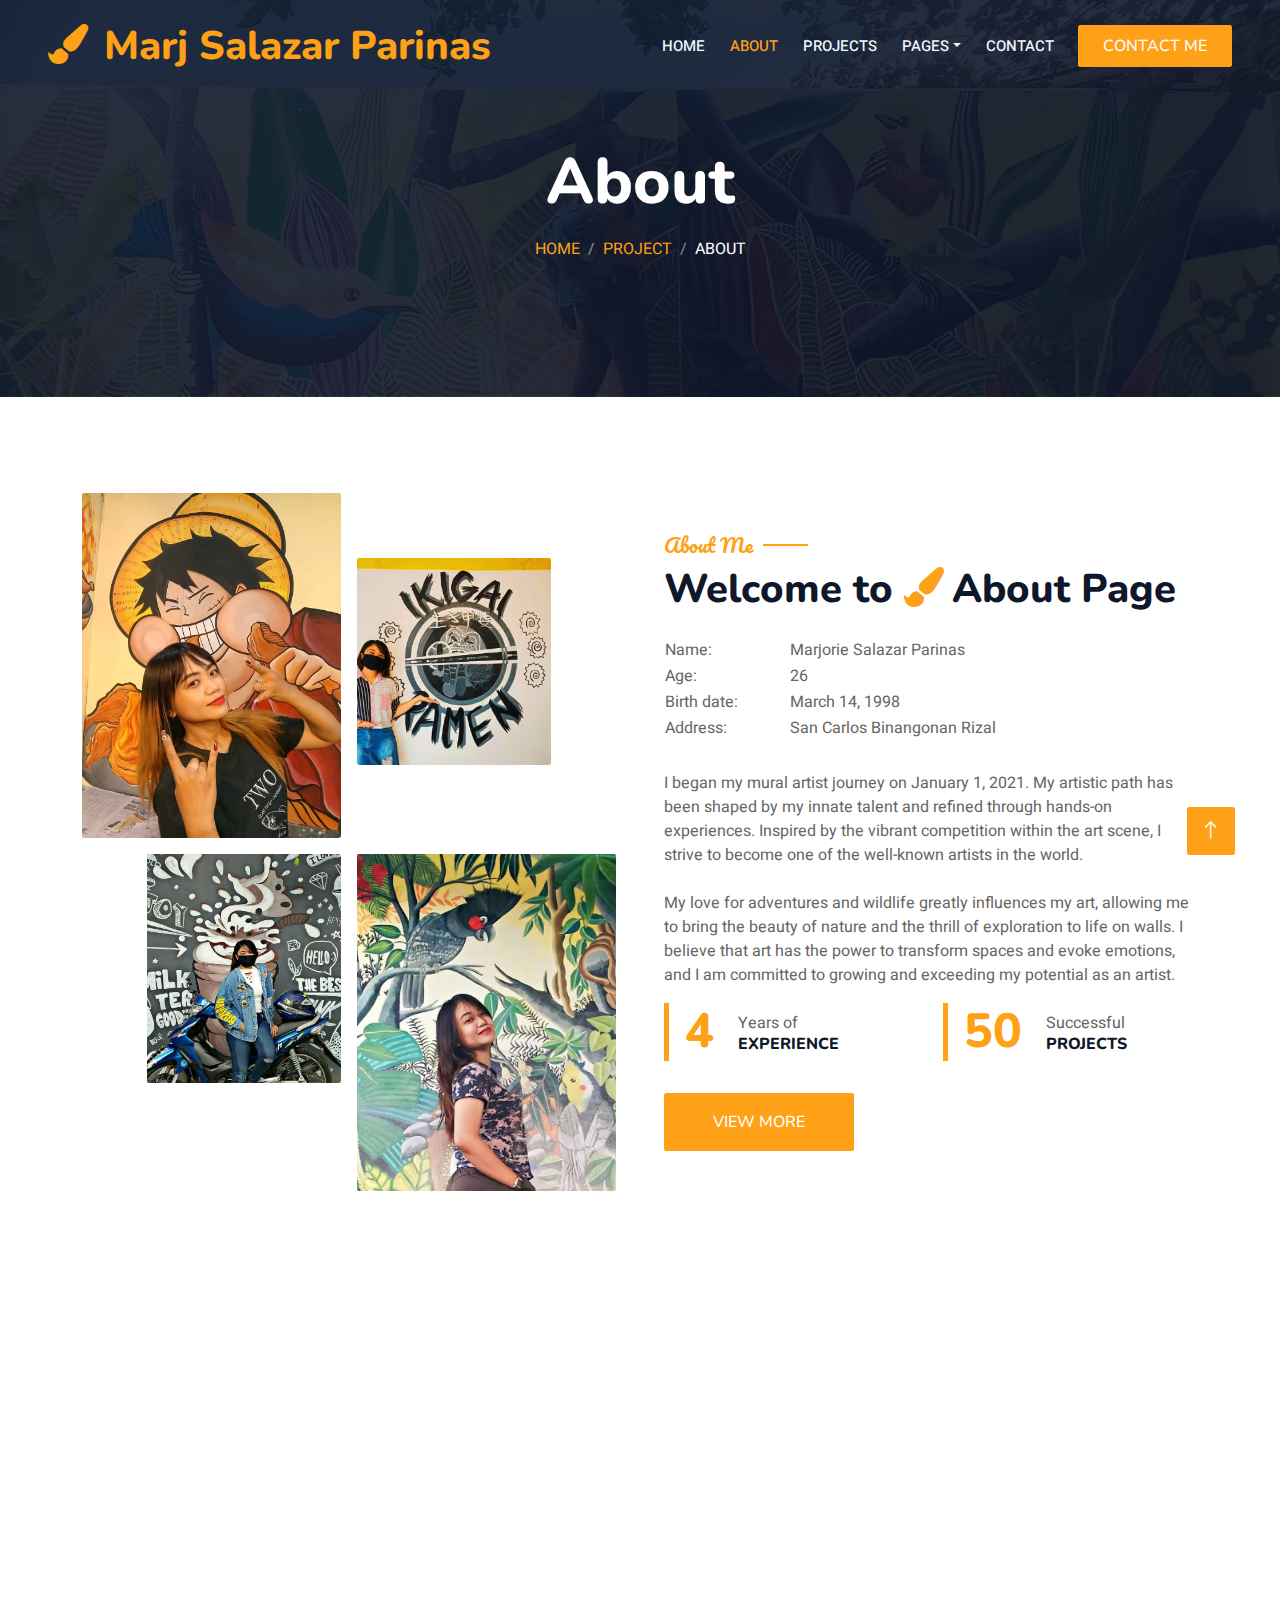
==== about.html @ 6bc08adf "Add files via upload" ====
<!DOCTYPE html>
<html lang="en">

<head>
    <meta charset="utf-8">
    <title>Marj Salazar Webpage</title>
    <meta content="width=device-width, initial-scale=1.0" name="viewport">
    <meta content="" name="keywords">
    <meta content="" name="description">

    <!-- Favicon -->
    <link href="img/favicon.ico" rel="icon">

    <!-- Google Web Fonts -->
    <link rel="preconnect" href="https://fonts.googleapis.com">
    <link rel="preconnect" href="https://fonts.gstatic.com" crossorigin>
    <link href="https://fonts.googleapis.com/css2?family=Heebo:wght@400;500;600&family=Nunito:wght@600;700;800&family=Pacifico&display=swap" rel="stylesheet">

    <!-- Icon Font Stylesheet -->
    <link href="https://cdnjs.cloudflare.com/ajax/libs/font-awesome/5.10.0/css/all.min.css" rel="stylesheet">
    <link href="https://cdn.jsdelivr.net/npm/bootstrap-icons@1.4.1/font/bootstrap-icons.css" rel="stylesheet">

    <!-- Libraries Stylesheet -->
    <link href="lib/animate/animate.min.css" rel="stylesheet">
    <link href="lib/owlcarousel/assets/owl.carousel.min.css" rel="stylesheet">
    <link href="lib/tempusdominus/css/tempusdominus-bootstrap-4.min.css" rel="stylesheet" />

    <!-- Customized Bootstrap Stylesheet -->
    <link href="css/bootstrap.min.css" rel="stylesheet">

    <!-- Template Stylesheet -->
    <link href="css/style.css" rel="stylesheet">
</head>

<body>
    <div class="container-xxl bg-white p-0">
        <!-- Spinner Start -->
        <div id="spinner" class="show bg-white position-fixed translate-middle w-100 vh-100 top-50 start-50 d-flex align-items-center justify-content-center">
            <div class="spinner-border text-primary" style="width: 3rem; height: 3rem;" role="status">
                <span class="sr-only">Loading...</span>
            </div>
        </div>
        <!-- Spinner End -->


        <!-- Navbar & Hero Start -->
        <div class="container-xxl position-relative p-0">
            <nav class="navbar navbar-expand-lg navbar-dark bg-dark px-4 px-lg-5 py-3 py-lg-0">
                <a href="" class="navbar-brand p-0">
                    <h1 class="text-primary m-0"><i class="fa fa-paint-brush me-3"></i>Marj Salazar Parinas</h1>
                    <!-- <img src="img/logo.png" alt="Logo"> -->
                </a>
                <button class="navbar-toggler" type="button" data-bs-toggle="collapse" data-bs-target="#navbarCollapse">
                    <span class="fa fa-bars"></span>
                </button>
                <div class="collapse navbar-collapse" id="navbarCollapse">
                    <div class="navbar-nav ms-auto py-0 pe-4">
                        <a href="index.html" class="nav-item nav-link">Home</a>
                        <a href="about.html" class="nav-item nav-link active">About</a>
                        <a href="project.html" class="nav-item nav-link">Projects</a>
                        <div class="nav-item dropdown">
                            <a href="#" class="nav-link dropdown-toggle" data-bs-toggle="dropdown">Pages</a>
                            <div class="dropdown-menu m-0">
                                <a href="message.html" class="dropdown-item">Message Me</a>
                                <a href="mission-vision.html" class="dropdown-item">Mission & Vision</a>
                            </div>
                        </div>
                        <a href="contact.html" class="nav-item nav-link">Contact</a>
                    </div>
                    <a href="message.html" class="btn btn-primary py-2 px-4">Contact Me</a>
                </div>
            </nav>

            <div class="container-xxl py-5 bg-dark hero-header mb-5">
                <div class="container text-center my-5 pt-5 pb-4">
                    <h1 class="display-3 text-white mb-3 animated slideInDown">About</h1>
                    <nav aria-label="breadcrumb">
                        <ol class="breadcrumb justify-content-center text-uppercase">
                            <li class="breadcrumb-item"><a href="index.html">Home</a></li>
                            <li class="breadcrumb-item"><a href="project.html">Project</a></li>
                            <li class="breadcrumb-item text-white active" aria-current="page">About</li>
                        </ol>
                    </nav>
                </div>
            </div>
        </div>
        <!-- Navbar & Hero End -->


        <!-- About Start -->
        <div class="container-xxl py-5">
            <div class="container">
                <div class="row g-5 align-items-center">
                    <div class="col-lg-6">
                        <div class="row g-3">
                            <div class="col-6 text-start">
                                <img class="img-fluid rounded w-100 wow zoomIn" data-wow-delay="0.1s" src="img/project-1.jpg">
                            </div>
                            <div class="col-6 text-start">
                                <img class="img-fluid rounded w-75 wow zoomIn" data-wow-delay="0.3s" src="img/project-2.jpg" style="margin-top: 25%;">
                            </div>
                            <div class="col-6 text-end">
                                <img class="img-fluid rounded w-75 wow zoomIn" data-wow-delay="0.5s" src="img/project-3.jpg">
                            </div>
                            <div class="col-6 text-end">
                                <img class="img-fluid rounded w-100 wow zoomIn" data-wow-delay="0.7s" src="img/project-4.jpg">
                            </div>
                        </div>
                    </div>
                    <div class="col-lg-6">
                        <h5 class="section-title ff-secondary text-start text-primary fw-normal">About Me</h5>
                        <h1 class="mb-4">Welcome to <i class="fa fa-paint-brush text-primary me-2"></i>About Page</h1>
                        <table style="margin-bottom: 30px;">
                            <tr>
                                <td>Name: </td>
                                <td><span style="margin-left: 50px;">Marjorie Salazar Parinas</span></td>
                            </tr>
                            <tr>
                                <td>Age: </td>
                                <td><span style="margin-left: 50px;">26</span></td>
                            </tr>
                            <tr>
                                <td>Birth date: </td>
                                <td><span style="margin-left: 50px;">March 14, 1998</span></td>
                            </tr>
                            <tr>
                                <td>Address: </td>
                                <td><span style="margin-left: 50px;">San Carlos Binangonan Rizal</span></td>
                            </tr>
                           </table>
                           <div>
                            <p>
                                I began my mural artist journey on January 1, 2021. My artistic path has been shaped by my innate talent and refined through hands-on experiences. Inspired by the vibrant competition within the art scene, I strive to become one of the well-known artists in the world.
                                <br><br>
                                My love for adventures and wildlife greatly influences my art, allowing me to bring the beauty of nature and the thrill of exploration to life on walls. I believe that art has the power to transform spaces and evoke emotions, and I am committed to growing and exceeding my potential as an artist.
                            </p>
                       </div>
                        <div class="row g-4 mb-4">
                            <div class="col-sm-6">
                                <div class="d-flex align-items-center border-start border-5 border-primary px-3">
                                    <h1 class="flex-shrink-0 display-5 text-primary mb-0" data-toggle="counter-up">4</h1>
                                    <div class="ps-4">
                                        <p class="mb-0">Years of</p>
                                        <h6 class="text-uppercase mb-0">Experience</h6>
                                    </div>
                                </div>
                            </div>
                            <div class="col-sm-6">
                                <div class="d-flex align-items-center border-start border-5 border-primary px-3">
                                    <h1 class="flex-shrink-0 display-5 text-primary mb-0" data-toggle="counter-up">50</h1>
                                    <div class="ps-4">
                                        <p class="mb-0">Successful</p>
                                        <h6 class="text-uppercase mb-0">Projects</h6>
                                    </div>
                                </div>
                            </div>
                        </div>
                        <a class="btn btn-primary py-3 px-5 mt-2" href="">View More</a>
                    </div>
                </div>
            </div>
        </div>
        <!-- About End -->
        

        <!-- Footer Start -->
        <div class="container-fluid bg-dark text-light footer pt-5 mt-5 wow fadeIn" data-wow-delay="0.1s">
            <div class="container py-5">
                <div class="row g-5">
                    <div class="col-lg-3 col-md-6">
                        <h4 class="section-title ff-secondary text-start text-primary fw-normal mb-4">Details</h4>
                        <a class="btn btn-link" href="about.html">About Me</a>
                        <a class="btn btn-link" href="contact.html">Contact Me</a>
                        <a class="btn btn-link" href="message.html">Message Me</a>
                    </div>
                    <div class="col-lg-3 col-md-6">
                        <h4 class="section-title ff-secondary text-start text-primary fw-normal mb-4">Contact</h4>
                        <p class="mb-2"><i class="fa fa-map-marker-alt me-3"></i>San Carlos, Binangonan, Rizal</p>
                        <p class="mb-2"><i class="fa fa-phone-alt me-3"></i>+095 046 47393</p>
                        <p class="mb-2"><i class="fa fa-envelope me-3"></i>parinasmarjorie15@gmail.com</p>
                        <div class="d-flex pt-2">
                            <a class="btn btn-outline-light btn-social" href="https://x.com/Marj%20Pari%C3%B1as?fbclid=IwY2xjawF_C0NleHRuA2FlbQIxMAABHaMsOfM_RYkPu-ns5iU2Exo3_BFb1AUf8HN6lA23Ni90l5A4JqeJZMDnog_aem_XJAVFNu9nqWROeoyJGzfwQ"><i class="fab fa-twitter"></i></a>
                            <a class="btn btn-outline-light btn-social" href="https://www.facebook.com/heytheremarj"><i class="fab fa-facebook-f"></i></a>
                            <a class="btn btn-outline-light btn-social" href="https://l.facebook.com/l.php?u=https%3A%2F%2Fm.youtube.com%2Fchannel%2FUCSjIgknHROAuVUVuGxNLAOw%3Ffbclid%3DIwZXh0bgNhZW0CMTAAAR3tzoL3rHk55CtUYcnwpGAU2Rj3QMZgIhgfHXPQMJQkdJoSeMFLDOSh4D8_aem_0qUzFwuTqmWyS6SAMNLylA&h=AT2texLruT3OqHAalGyr5Pci5hlCOqSmRGP2MhlViT9DrRZIOT1sn25vGk5PNMtOto7myftTzWEe5eJZUry2z_q7oxBTw3JiZU8DciqjZBEZ_QnM6K5O3Ml4k_hLS57Hd_SW&__tn__=-UK-R&c[0]=[base64]"><i class="fab fa-youtube"></i></a>
                            <a class="btn btn-outline-light btn-social" href="https://l.facebook.com/l.php?u=https%3A%2F%2Fwww.instagram.com%2Fparinasmarjorie%2F%3Ffbclid%3DIwZXh0bgNhZW0CMTAAAR39tmM68mwRuhYqYAVD962DcjY8NMaxIajlFCvTd1kkVGnmzFXhnOLKl_w_aem_K0-9RBhsrix22MwSkStXIg&h=AT3D_0EhAsDhh0bAeEFVltiA80eWgTp4BQMGMlKzUXcpEvZz3RguAmsFkNZJqLvdPW-ErjZIJWS74LfJbi8W3-E0dsoJkN1TW8pk8TQE_OW1wKQHbGx8kYbEjckf6XduEBOw&__tn__=-UK-R&c[0]=[base64]"><i class="fab fa-linkedin-in"></i></a>
                        </div>
                    </div>
                </div>
            </div>
            <div class="container">
                <div class="copyright">
                    <div class="row">
                        <div class="col-md-6 text-center text-md-start mb-3 mb-md-0">
                            &copy; <a class="border-bottom" href="#">Marj Artventure</a>, All Right Reserved.  
                        </div>
                        <div class="col-md-6 text-center text-md-end">
                            <div class="footer-menu">
                                <a href="index.html">Home</a>
                                <a href="about.html">About</a>
                                <a href="project.html">Project</a>
                                <a href="message.html">Message Me</a>
                            </div>
                        </div>
                    </div>
                </div>
            </div>
        </div>
        <!-- Footer End -->


        <!-- Back to Top -->
        <a href="#" class="btn btn-lg btn-primary btn-lg-square back-to-top"><i class="bi bi-arrow-up"></i></a>
    </div>

    <!-- JavaScript Libraries -->
    <script src="https://code.jquery.com/jquery-3.4.1.min.js"></script>
    <script src="https://cdn.jsdelivr.net/npm/bootstrap@5.0.0/dist/js/bootstrap.bundle.min.js"></script>
    <script src="lib/wow/wow.min.js"></script>
    <script src="lib/easing/easing.min.js"></script>
    <script src="lib/waypoints/waypoints.min.js"></script>
    <script src="lib/counterup/counterup.min.js"></script>
    <script src="lib/owlcarousel/owl.carousel.min.js"></script>
    <script src="lib/tempusdominus/js/moment.min.js"></script>
    <script src="lib/tempusdominus/js/moment-timezone.min.js"></script>
    <script src="lib/tempusdominus/js/tempusdominus-bootstrap-4.min.js"></script>

    <!-- Template Javascript -->
    <script src="js/main.js"></script>
</body>

</html>
---- css/style.css ----
/********** Template CSS **********/
:root {
    --primary: #FEA116;
    --light: #F1F8FF;
    --dark: #0F172B;
}

.ff-secondary {
    font-family: 'Pacifico', cursive;
}

.fw-medium {
    font-weight: 600 !important;
}

.fw-semi-bold {
    font-weight: 700 !important;
}

.back-to-top {
    position: fixed;
    display: none;
    right: 45px;
    bottom: 45px;
    z-index: 99;
}


/*** Spinner ***/
#spinner {
    opacity: 0;
    visibility: hidden;
    transition: opacity .5s ease-out, visibility 0s linear .5s;
    z-index: 99999;
}

#spinner.show {
    transition: opacity .5s ease-out, visibility 0s linear 0s;
    visibility: visible;
    opacity: 1;
}


/*** Button ***/
.btn {
    font-family: 'Nunito', sans-serif;
    font-weight: 500;
    text-transform: uppercase;
    transition: .5s;
}

.btn.btn-primary,
.btn.btn-secondary {
    color: #FFFFFF;
}

.btn-square {
    width: 38px;
    height: 38px;
}

.btn-sm-square {
    width: 32px;
    height: 32px;
}

.btn-lg-square {
    width: 48px;
    height: 48px;
}

.btn-square,
.btn-sm-square,
.btn-lg-square {
    padding: 0;
    display: flex;
    align-items: center;
    justify-content: center;
    font-weight: normal;
    border-radius: 2px;
}


/*** Navbar ***/
.navbar-dark .navbar-nav .nav-link {
    position: relative;
    margin-left: 25px;
    padding: 35px 0;
    font-size: 15px;
    color: var(--light) !important;
    text-transform: uppercase;
    font-weight: 500;
    outline: none;
    transition: .5s;
}

.sticky-top.navbar-dark .navbar-nav .nav-link {
    padding: 20px 0;
}

.navbar-dark .navbar-nav .nav-link:hover,
.navbar-dark .navbar-nav .nav-link.active {
    color: var(--primary) !important;
}

.navbar-dark .navbar-brand img {
    max-height: 60px;
    transition: .5s;
}

.sticky-top.navbar-dark .navbar-brand img {
    max-height: 45px;
}

@media (max-width: 991.98px) {
    .sticky-top.navbar-dark {
        position: relative;
    }

    .navbar-dark .navbar-collapse {
        margin-top: 15px;
        border-top: 1px solid rgba(255, 255, 255, .1)
    }

    .navbar-dark .navbar-nav .nav-link,
    .sticky-top.navbar-dark .navbar-nav .nav-link {
        padding: 10px 0;
        margin-left: 0;
    }

    .navbar-dark .navbar-brand img {
        max-height: 45px;
    }
}

@media (min-width: 992px) {
    .navbar-dark {
        position: absolute;
        width: 100%;
        top: 0;
        left: 0;
        z-index: 999;
        background: transparent !important;
    }
    
    .sticky-top.navbar-dark {
        position: fixed;
        background: var(--dark) !important;
    }
}


/*** Hero Header ***/
.hero-header {
    background: linear-gradient(rgba(15, 23, 43, .9), rgba(15, 23, 43, .9)), url(../img/marj-background.jpg);
    background-position: center center;
    background-repeat: no-repeat;
    background-size: cover;
}

.hero-header img {
    animation: imgRotate 50s linear infinite;
}

@keyframes imgRotate { 
    100% { 
        transform: rotate(360deg); 
    } 
}

.breadcrumb-item + .breadcrumb-item::before {
    color: rgba(255, 255, 255, .5);
}


/*** Section Title ***/
.section-title {
    position: relative;
    display: inline-block;
}

.section-title::before {
    position: absolute;
    content: "";
    width: 45px;
    height: 2px;
    top: 50%;
    left: -55px;
    margin-top: -1px;
    background: var(--primary);
}

.section-title::after {
    position: absolute;
    content: "";
    width: 45px;
    height: 2px;
    top: 50%;
    right: -55px;
    margin-top: -1px;
    background: var(--primary);
}

.section-title.text-start::before,
.section-title.text-end::after {
    display: none;
}


/*** Service ***/
.service-item {
    box-shadow: 0 0 45px rgba(0, 0, 0, .08);
    transition: .5s;
}

.service-item:hover {
    background: var(--primary);
}

.service-item * {
    transition: .5s;
}

.service-item:hover * {
    color: var(--light) !important;
}


/*** Food Menu ***/
.nav-pills .nav-item .active {
    border-bottom: 2px solid var(--primary);
}
.card-img-top{
    height: 200px;
    width: 200px;
    transition: 0.22s;
}
.card-img-top:hover{
    height: 210px;
}


/*** Youtube Video ***/
.video {
    position: relative;
    height: 100%;
    min-height: 500px;
    background: linear-gradient(rgba(15, 23, 43, .1), rgba(15, 23, 43, .1)), url(../img/project-4.jpg);
    background-position: center center;
    background-repeat: no-repeat;
    background-size: cover;
}

.video .btn-play {
    position: absolute;
    z-index: 3;
    top: 50%;
    left: 50%;
    transform: translateX(-50%) translateY(-50%);
    box-sizing: content-box;
    display: block;
    width: 32px;
    height: 44px;
    border-radius: 50%;
    border: none;
    outline: none;
    padding: 18px 20px 18px 28px;
}

.video .btn-play:before {
    content: "";
    position: absolute;
    z-index: 0;
    left: 50%;
    top: 50%;
    transform: translateX(-50%) translateY(-50%);
    display: block;
    width: 100px;
    height: 100px;
    background: var(--primary);
    border-radius: 50%;
    animation: pulse-border 1500ms ease-out infinite;
}

.video .btn-play:after {
    content: "";
    position: absolute;
    z-index: 1;
    left: 50%;
    top: 50%;
    transform: translateX(-50%) translateY(-50%);
    display: block;
    width: 100px;
    height: 100px;
    background: var(--primary);
    border-radius: 50%;
    transition: all 200ms;
}

.video .btn-play img {
    position: relative;
    z-index: 3;
    max-width: 100%;
    width: auto;
    height: auto;
}

.video .btn-play span {
    display: block;
    position: relative;
    z-index: 3;
    width: 0;
    height: 0;
    border-left: 32px solid var(--dark);
    border-top: 22px solid transparent;
    border-bottom: 22px solid transparent;
}

@keyframes pulse-border {
    0% {
        transform: translateX(-50%) translateY(-50%) translateZ(0) scale(1);
        opacity: 1;
    }

    100% {
        transform: translateX(-50%) translateY(-50%) translateZ(0) scale(1.5);
        opacity: 0;
    }
}

#videoModal {
    z-index: 99999;
}

#videoModal .modal-dialog {
    position: relative;
    max-width: 800px;
    margin: 60px auto 0 auto;
}

#videoModal .modal-body {
    position: relative;
    padding: 0px;
}

#videoModal .close {
    position: absolute;
    width: 30px;
    height: 30px;
    right: 0px;
    top: -30px;
    z-index: 999;
    font-size: 30px;
    font-weight: normal;
    color: #FFFFFF;
    background: #000000;
    opacity: 1;
}


/*** Team ***/
.team-item {
    box-shadow: 0 0 45px rgba(0, 0, 0, .08);
    height: calc(100% - 38px);
    transition: .5s;
}

.team-item img {
    transition: .5s;
    width: 300px;
    height: 200px;
    border-radius: 5px;
}

.team-item:hover img {
    transform: scale(1.1);
}

.team-item:hover {
    height: 100%;
}

.team-item .btn {
    border-radius: 38px 38px 0 0;
}


/*** Testimonial ***/
.testimonial-carousel .owl-item .testimonial-item,
.testimonial-carousel .owl-item.center .testimonial-item * {
    transition: .5s;
}

.testimonial-carousel .owl-item.center .testimonial-item {
    background: var(--primary) !important;
    border-color: var(--primary) !important;
}

.testimonial-carousel .owl-item.center .testimonial-item * {
    color: var(--light) !important;
}

.testimonial-carousel .owl-dots {
    margin-top: 24px;
    display: flex;
    align-items: flex-end;
    justify-content: center;
}

.testimonial-carousel .owl-dot {
    position: relative;
    display: inline-block;
    margin: 0 5px;
    width: 15px;
    height: 15px;
    border: 1px solid #CCCCCC;
    border-radius: 15px;
    transition: .5s;
}

.testimonial-carousel .owl-dot.active {
    background: var(--primary);
    border-color: var(--primary);
}


/*** Footer ***/
.footer .btn.btn-social {
    margin-right: 5px;
    width: 35px;
    height: 35px;
    display: flex;
    align-items: center;
    justify-content: center;
    color: var(--light);
    border: 1px solid #FFFFFF;
    border-radius: 35px;
    transition: .3s;
}

.footer .btn.btn-social:hover {
    color: var(--primary);
}

.footer .btn.btn-link {
    display: block;
    margin-bottom: 5px;
    padding: 0;
    text-align: left;
    color: #FFFFFF;
    font-size: 15px;
    font-weight: normal;
    text-transform: capitalize;
    transition: .3s;
}

.footer .btn.btn-link::before {
    position: relative;
    content: "\f105";
    font-family: "Font Awesome 5 Free";
    font-weight: 900;
    margin-right: 10px;
}

.footer .btn.btn-link:hover {
    letter-spacing: 1px;
    box-shadow: none;
}

.footer .copyright {
    padding: 25px 0;
    font-size: 15px;
    border-top: 1px solid rgba(256, 256, 256, .1);
}

.footer .copyright a {
    color: var(--light);
}

.footer .footer-menu a {
    margin-right: 15px;
    padding-right: 15px;
    border-right: 1px solid rgba(255, 255, 255, .1);
}

.footer .footer-menu a:last-child {
    margin-right: 0;
    padding-right: 0;
    border-right: none;
}


/*BREK LINE*/
.miss-vis-container {
    max-width: 1200px;
    margin: 50px auto;
    padding: 20px;
    background-color: #fff;
    box-shadow: 0 2px 8px rgba(0, 0, 0, 0.1);
}

.miss-vis-container h1 {
    text-align: center;
    color: #0F172B;
}

.miss-vis-container .section {
    margin: 40px 0;
    padding: 20px;
    border-radius: 8px;
    background-color: #f9f9f9;
}

.miss-vis-container h2 {
    color: #FEA116;
    text-align: center;
}

.miss-vis-container p {
    text-align: center;
    color: #555;
    line-height: 1.6;
}
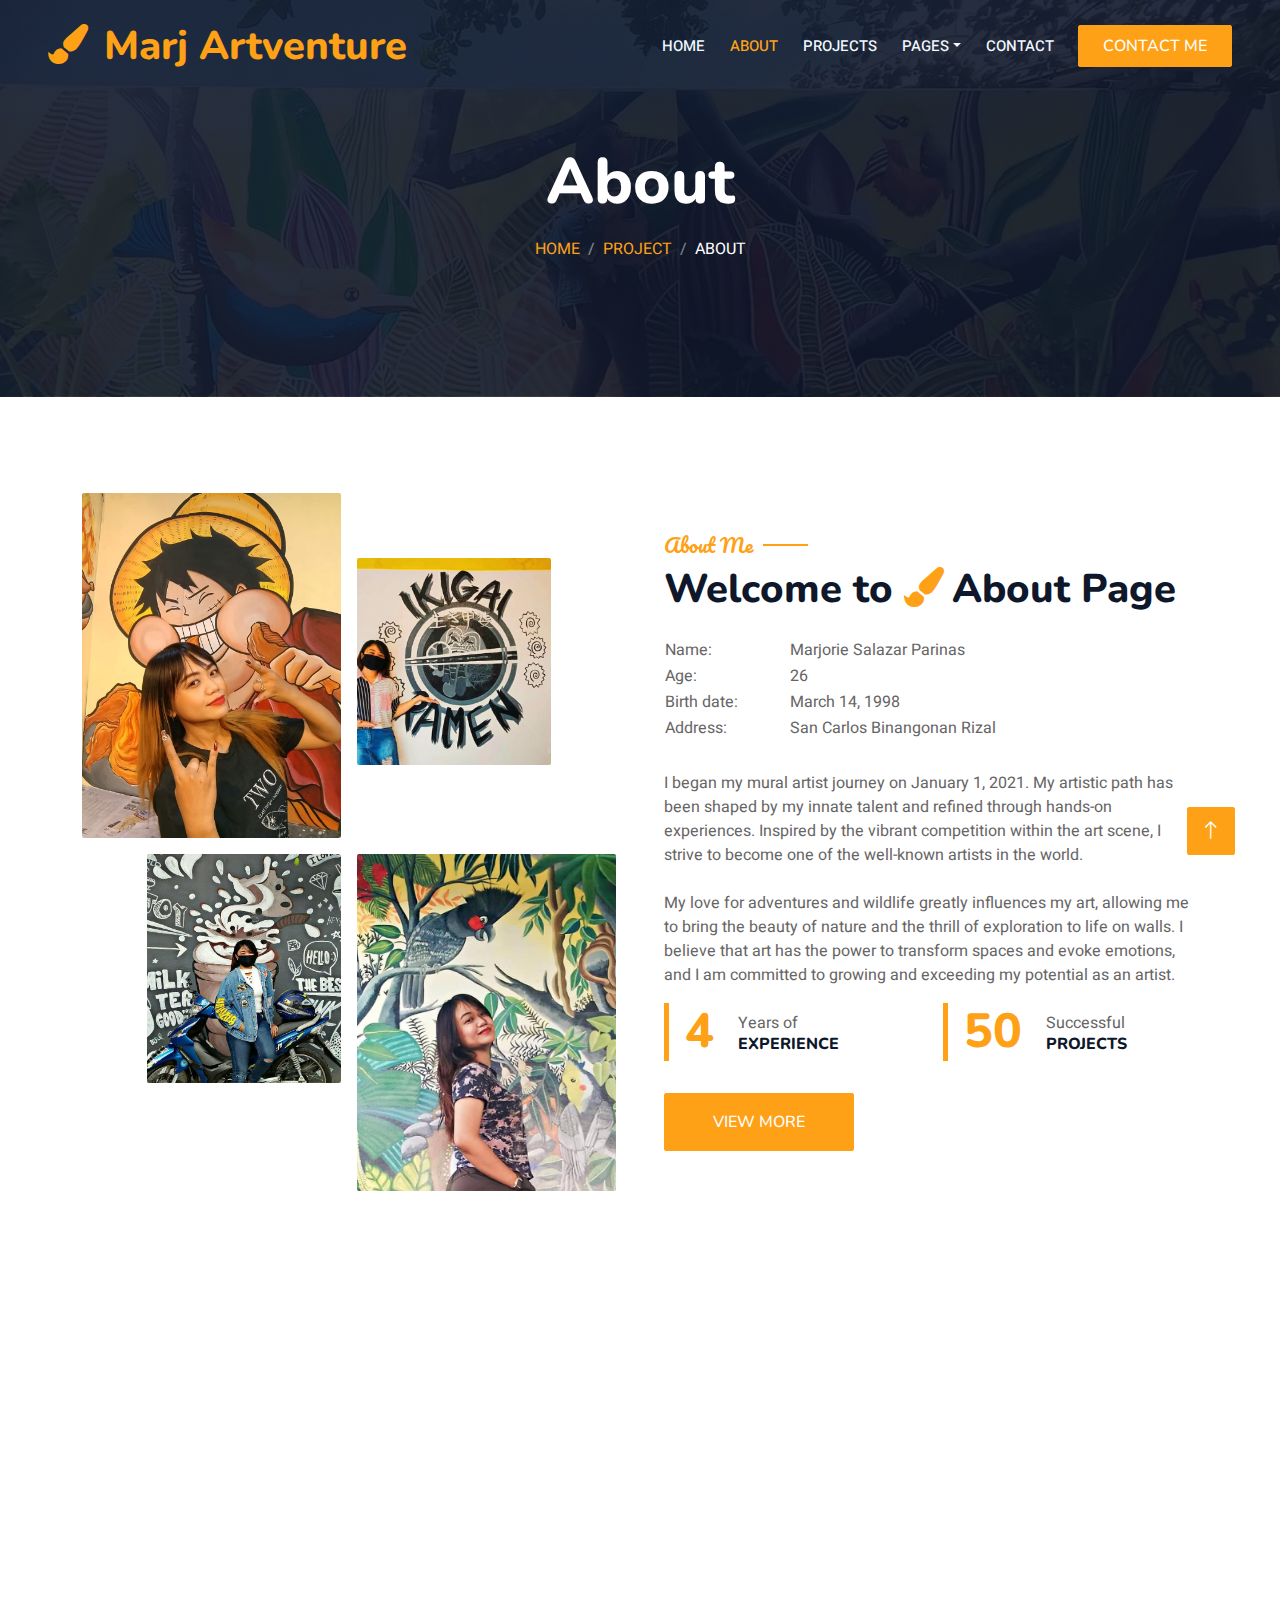
==== commit 96bc35d5: "Yes commit" ====
--- a/about.html
+++ b/about.html
@@ -3,7 +3,7 @@
 
 <head>
     <meta charset="utf-8">
-    <title>Marj Salazar Webpage</title>
+    <title>Marj Artventure</title>
     <meta content="width=device-width, initial-scale=1.0" name="viewport">
     <meta content="" name="keywords">
     <meta content="" name="description">
@@ -47,7 +47,7 @@
         <div class="container-xxl position-relative p-0">
             <nav class="navbar navbar-expand-lg navbar-dark bg-dark px-4 px-lg-5 py-3 py-lg-0">
                 <a href="" class="navbar-brand p-0">
-                    <h1 class="text-primary m-0"><i class="fa fa-paint-brush me-3"></i>Marj Salazar Parinas</h1>
+                    <h1 class="text-primary m-0"><i class="fa fa-paint-brush me-3"></i>Marj Artventure</h1>
                     <!-- <img src="img/logo.png" alt="Logo"> -->
                 </a>
                 <button class="navbar-toggler" type="button" data-bs-toggle="collapse" data-bs-target="#navbarCollapse">
